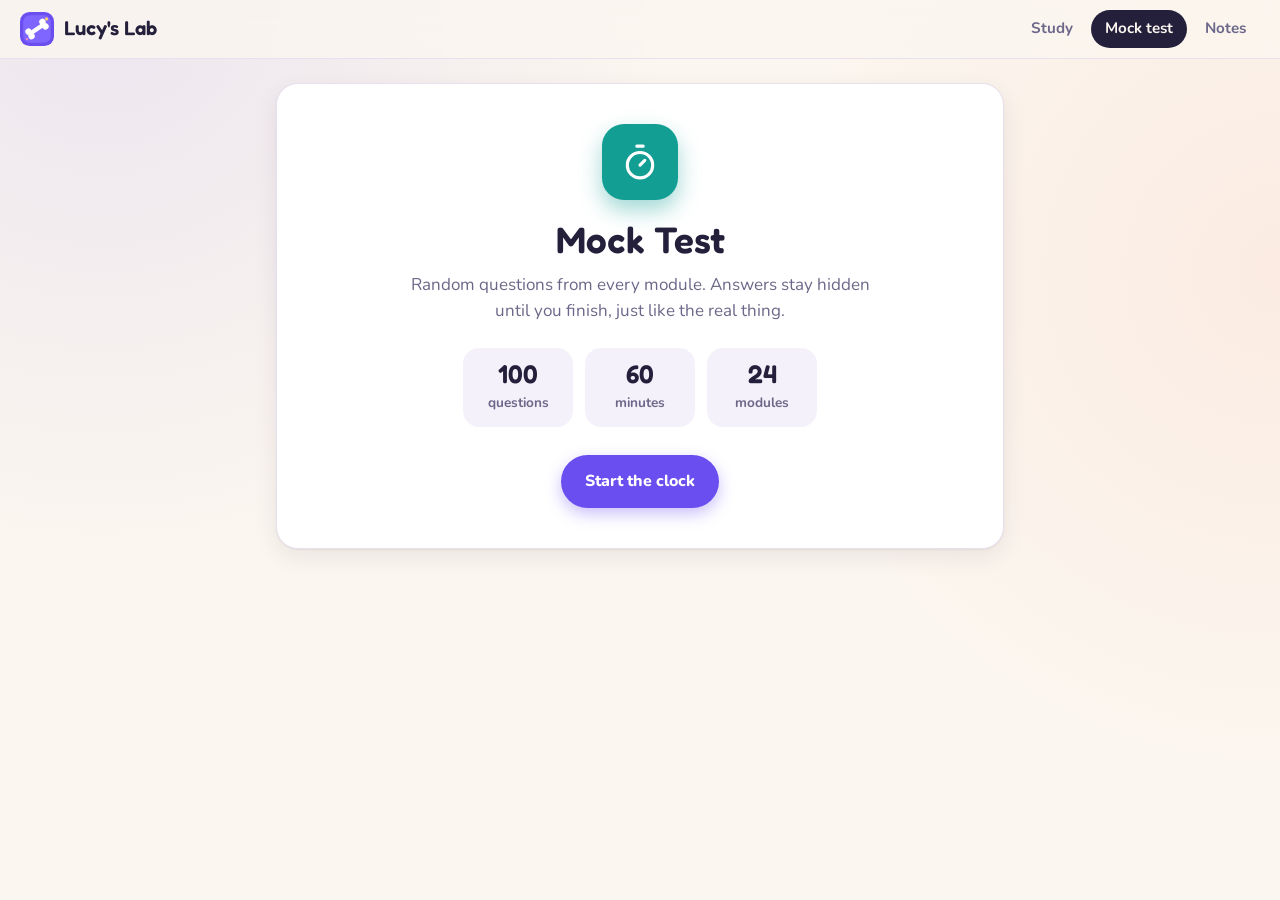
==== mock.html @ f3a6582a "Add Lucy's Lab dental radiography revision site Static site (no build step) with Study Cards, a time" ====
<!doctype html>
<html lang="en">
<head>
  <meta charset="utf-8">
  <meta name="viewport" content="width=device-width, initial-scale=1">
  <title>Mock Test · Lucy's Lab</title>
  <link rel="icon" href="assets/img/logo.svg" type="image/svg+xml">
  <link rel="preconnect" href="https://fonts.googleapis.com">
  <link rel="preconnect" href="https://fonts.gstatic.com" crossorigin>
  <link href="https://fonts.googleapis.com/css2?family=Fredoka:wght@400;500;600;700&family=Nunito:wght@400;600;700;800&display=swap" rel="stylesheet">
  <link rel="stylesheet" href="assets/css/styles.css">
</head>
<body>
  <header class="topbar">
    <a class="brand" href="index.html"><img class="logo" src="assets/img/logo.svg" alt=""><span>Lucy's Lab</span></a>
    <nav class="topnav" aria-label="Main">
      <a href="study.html">Study</a>
      <a href="mock.html" aria-current="page">Mock test</a>
      <a href="notes.html">Notes</a>
    </nav>
  </header>

  <main class="page" id="mockMain">

    <!-- Intro -->
    <section id="intro" class="card intro" hidden>
      <div class="intro-icon"><svg class="icon" viewBox="0 0 24 24"><path d="M10 2h4M12 14l3-3"/><circle cx="12" cy="14" r="8"/></svg></div>
      <h1>Mock Test</h1>
      <p>Random questions from every module. Answers stay hidden until you finish, just like the real thing.</p>
      <div class="intro-facts">
        <div class="fact"><b id="factCount">100</b><span>questions</span></div>
        <div class="fact"><b>60</b><span>minutes</span></div>
        <div class="fact"><b id="factModules">–</b><span>modules</span></div>
      </div>
      <div class="intro-actions">
        <button class="btn btn-primary" id="resumeBtn" type="button" hidden>Resume test</button>
        <button class="btn btn-primary" id="startBtn" type="button">Start the clock</button>
      </div>
      <p class="note" id="introNote" hidden></p>
      <div class="history" id="history" hidden>
        <h3>Recent attempts</h3>
        <ul id="historyList"></ul>
      </div>
    </section>

    <!-- Test -->
    <section id="test" hidden>
      <div class="test-head">
        <div class="test-progress">Question <span id="qNum">1</span> <span class="muted">of <span id="qTotal">100</span></span></div>
        <div class="timer" id="timer" role="timer" aria-label="Time remaining">
          <svg class="icon" viewBox="0 0 24 24"><path d="M10 2h4M12 14l3-3"/><circle cx="12" cy="14" r="8"/></svg>
          <span id="timerText">60:00</span>
        </div>
        <button class="btn btn-ghost btn-sm" id="finishBtn" type="button">Finish</button>
      </div>
      <div class="progress-track"><div class="progress-fill" id="progressFill"></div></div>

      <article class="card qcard" id="card">
        <div class="qmeta">
          <span id="qModule" class="module-tag"></span>
          <span id="qType" class="qtype"></span>
        </div>
        <h1 class="qtext" id="qText"></h1>
        <div class="options" id="options"></div>
      </article>

      <div class="test-nav">
        <button class="btn btn-ghost" id="prevBtn" type="button">
          <svg class="icon" viewBox="0 0 24 24"><path d="M19 12H5M11 19l-7-7 7-7"/></svg> Back
        </button>
        <button class="btn btn-ghost flag-btn" id="flagBtn" type="button" aria-pressed="false">
          <svg class="icon" viewBox="0 0 24 24"><path d="M4 15s1-1 4-1 5 2 8 2 4-1 4-1V3s-1 1-4 1-5-2-8-2-4 1-4 1zM4 22v-7"/></svg> Flag
        </button>
        <button class="btn btn-primary" id="nextBtn" type="button">
          Next <svg class="icon" viewBox="0 0 24 24"><path d="M5 12h14M13 5l7 7-7 7"/></svg>
        </button>
      </div>

      <section class="palette-wrap" aria-label="Jump to question">
        <div class="palette-head">
          <span class="eyebrow"><span id="answeredCount">0</span> answered</span>
          <span class="legend"><span><i class="l-ans"></i>Answered</span><span><i class="l-flag"></i>Flagged</span><span><i></i>Not yet</span></span>
        </div>
        <div class="palette" id="palette"></div>
      </section>
    </section>

    <!-- Results -->
    <section id="results" hidden>
      <div class="card">
        <div class="results-hero">
          <div class="grade" id="grade"><div class="grade-inner"><span class="grade-letter" id="gradeLetter">A</span></div></div>
          <div>
            <span class="eyebrow">Mock test complete</span>
            <h1 id="gradeMsg">Nice work</h1>
            <div class="big"><b id="pctText">0%</b> · <span id="scoreText">0 / 100 correct</span></div>
            <div class="muted" id="timeText"></div>
            <span class="timeup" id="timeUp" hidden>Time ran out, so the test was submitted automatically</span>
          </div>
        </div>

        <h2 class="section-title">By module</h2>
        <div class="mod-bars" id="modBars"></div>
      </div>

      <h2 class="section-title">Question by question</h2>
      <div class="review-filters" id="reviewFilters"></div>
      <div class="review-list" id="reviewList"></div>

      <div class="results-actions">
        <a class="btn btn-ghost" href="index.html">Home</a>
        <button class="btn btn-primary" id="againBtn" type="button">Take another test</button>
      </div>
    </section>
  </main>

  <dialog id="confirmDialog">
    <h2>Finish the test?</h2>
    <p id="confirmText"></p>
    <div class="dialog-actions">
      <button class="btn btn-ghost" id="confirmCancel" type="button">Keep going</button>
      <button class="btn btn-primary" id="confirmOk" type="button">Finish &amp; mark</button>
    </div>
  </dialog>

  <script src="assets/js/common.js"></script>
  <script src="assets/js/confetti.js"></script>
  <script src="assets/js/mock.js"></script>
</body>
</html>
---- assets/css/styles.css ----
/* ==========================================================================
   Lucy's Lab — shared styles
   ========================================================================== */

:root {
  --bg: #fbf6ef;
  --surface: #ffffff;
  --surface-2: #f5f1fa;
  --ink: #241f3a;
  --muted: #6d6889;
  --line: #e7e1ef;
  --primary: #6b4ef0;
  --primary-ink: #ffffff;
  --primary-soft: #ece7ff;
  --study: #ff6f4f;
  --mock: #129e93;
  --notes: #e39b12;
  --good: #1f9d57;
  --good-soft: #e2f6e9;
  --bad: #e0424a;
  --bad-soft: #fde9e9;
  --warn: #d97f00;
  --shadow: 0 1px 2px rgba(36, 31, 58, .06), 0 8px 24px rgba(36, 31, 58, .08);
  --shadow-lg: 0 2px 4px rgba(36, 31, 58, .06), 0 20px 44px rgba(36, 31, 58, .14);
  --radius: 22px;
  --radius-sm: 14px;
  --font-display: 'Fredoka', system-ui, sans-serif;
  --font-body: 'Nunito', system-ui, sans-serif;
  color-scheme: light;
}

@media (prefers-color-scheme: dark) {
  :root {
    --bg: #15131d;
    --surface: #211d2e;
    --surface-2: #2a2539;
    --ink: #f2eff9;
    --muted: #a7a1bf;
    --line: #363049;
    --primary: #9b85ff;
    --primary-ink: #17132a;
    --primary-soft: #2e2650;
    --study: #ff8a6e;
    --mock: #3cc7ba;
    --notes: #f5bb4a;
    --good: #45c97f;
    --good-soft: #1b3326;
    --bad: #ff6b72;
    --bad-soft: #3d2026;
    --warn: #ffad33;
    --shadow: 0 1px 2px rgba(0, 0, 0, .3), 0 8px 24px rgba(0, 0, 0, .25);
    --shadow-lg: 0 2px 4px rgba(0, 0, 0, .3), 0 20px 44px rgba(0, 0, 0, .35);
    color-scheme: dark;
  }
}

*, *::before, *::after { box-sizing: border-box; }

html { -webkit-text-size-adjust: 100%; }

body {
  margin: 0;
  min-height: 100vh;
  background: var(--bg);
  background-image:
    radial-gradient(circle at 8% 0%, color-mix(in srgb, var(--primary) 10%, transparent) 0, transparent 38%),
    radial-gradient(circle at 100% 30%, color-mix(in srgb, var(--study) 8%, transparent) 0, transparent 35%);
  background-attachment: fixed;
  color: var(--ink);
  font-family: var(--font-body);
  font-size: 17px;
  line-height: 1.55;
}

h1, h2, h3, h4 { font-family: var(--font-display); font-weight: 600; line-height: 1.2; margin: 0; }
a { color: var(--primary); }
button { font: inherit; color: inherit; }
[hidden] { display: none !important; }

:focus-visible { outline: 3px solid var(--primary); outline-offset: 2px; }

.icon { width: 1.2em; height: 1.2em; flex: none; fill: none; stroke: currentColor; stroke-width: 2; stroke-linecap: round; stroke-linejoin: round; }

.visually-hidden {
  position: absolute; width: 1px; height: 1px; padding: 0; margin: -1px;
  overflow: hidden; clip: rect(0 0 0 0); white-space: nowrap; border: 0;
}

/* ---------- Top bar ---------- */

.topbar {
  position: sticky; top: 0; z-index: 20;
  display: flex; align-items: center; justify-content: space-between; gap: 12px;
  padding: 10px 20px;
  background: color-mix(in srgb, var(--bg) 82%, transparent);
  backdrop-filter: blur(12px);
  -webkit-backdrop-filter: blur(12px);
  border-bottom: 1px solid var(--line);
}

.brand {
  display: inline-flex; align-items: center; gap: 10px;
  font-family: var(--font-display); font-weight: 600; font-size: 1.25rem;
  color: var(--ink); text-decoration: none;
}
.brand .logo { width: 34px; height: 34px; }

.topnav { display: flex; gap: 4px; }
.topnav a {
  padding: 7px 14px; border-radius: 999px;
  color: var(--muted); text-decoration: none; font-weight: 700; font-size: .95rem;
  transition: background .15s, color .15s;
}
.topnav a:hover { background: var(--surface-2); color: var(--ink); }
.topnav a[aria-current="page"] { background: var(--ink); color: var(--bg); }

@media (max-width: 560px) {
  .topbar { padding: 8px 12px; }
  .brand span { display: none; }
  .topnav a { padding: 6px 11px; font-size: .9rem; }
}

/* ---------- Generic layout ---------- */

.page { width: 100%; max-width: 760px; margin: 0 auto; padding: 24px 16px 64px; }
.page-wide { max-width: 1080px; }

.card {
  background: var(--surface);
  border: 1px solid var(--line);
  border-radius: var(--radius);
  box-shadow: var(--shadow);
  padding: 28px;
}
@media (max-width: 560px) { .card { padding: 20px; border-radius: 18px; } }

.eyebrow {
  font-size: .78rem; font-weight: 800; letter-spacing: .08em; text-transform: uppercase; color: var(--muted);
}

/* ---------- Buttons ---------- */

.btn {
  display: inline-flex; align-items: center; justify-content: center; gap: 8px;
  padding: 12px 22px; border-radius: 999px;
  border: 2px solid transparent;
  font-weight: 800; font-size: 1rem; text-decoration: none; cursor: pointer;
  transition: transform .12s ease, box-shadow .15s, background .15s, border-color .15s;
}
.btn:active { transform: scale(.97); }
.btn-primary { background: var(--primary); color: var(--primary-ink); box-shadow: 0 6px 16px color-mix(in srgb, var(--primary) 35%, transparent); }
.btn-primary:hover { box-shadow: 0 8px 22px color-mix(in srgb, var(--primary) 45%, transparent); transform: translateY(-1px); }
.btn-ghost { background: var(--surface); color: var(--ink); border-color: var(--line); }
.btn-ghost:hover { border-color: var(--muted); }
.btn-danger { background: var(--bad); color: #fff; }
.btn-sm { padding: 8px 16px; font-size: .92rem; }
.btn:disabled { opacity: .45; cursor: not-allowed; transform: none; box-shadow: none; }

/* ---------- Module tag ---------- */

.module-tag {
  --mod: var(--primary);
  display: inline-flex; align-items: center; gap: 6px;
  padding: 4px 11px; border-radius: 999px;
  background: color-mix(in srgb, var(--mod) 14%, transparent);
  color: color-mix(in srgb, var(--mod) 80%, var(--ink));
  font-size: .8rem; font-weight: 800;
}
.module-tag::before { content: ""; width: 7px; height: 7px; border-radius: 50%; background: var(--mod); }

/* ==========================================================================
   Home
   ========================================================================== */

.home {
  min-height: 100vh;
  display: flex; flex-direction: column; justify-content: center; align-items: center;
  padding: 48px 16px;
  max-width: 1040px; margin: 0 auto;
}

.home-hero { text-align: center; margin-bottom: 44px; }
.home-hero .logo { width: 88px; height: 88px; margin-bottom: 14px; animation: float 5s ease-in-out infinite; }
.home-hero h1 { font-size: clamp(2.8rem, 9vw, 4.6rem); font-weight: 700; letter-spacing: -.01em; }
.home-hero p { margin: 8px 0 0; color: var(--muted); font-size: 1.15rem; }

.home-tiles { display: grid; grid-template-columns: repeat(3, 1fr); gap: 20px; width: 100%; }
@media (max-width: 820px) { .home-tiles { grid-template-columns: 1fr; max-width: 480px; } }

.tile {
  --tile: var(--primary);
  position: relative; overflow: hidden;
  display: flex; flex-direction: column; align-items: flex-start; gap: 8px;
  padding: 28px 26px 26px;
  background: var(--surface);
  border: 1px solid var(--line);
  border-radius: 26px;
  box-shadow: var(--shadow);
  color: var(--ink); text-decoration: none;
  transition: transform .2s cubic-bezier(.3, 1.4, .5, 1), box-shadow .2s, border-color .2s;
}
.tile::after {
  content: ""; position: absolute; right: -40px; bottom: -40px; width: 150px; height: 150px; border-radius: 50%;
  background: color-mix(in srgb, var(--tile) 12%, transparent);
  transition: transform .3s ease;
}
.tile:hover { transform: translateY(-6px) rotate(-.6deg); box-shadow: var(--shadow-lg); border-color: color-mix(in srgb, var(--tile) 45%, var(--line)); }
.tile:hover::after { transform: scale(1.35); }
.tile:active { transform: translateY(-2px) scale(.99); }
.tile-study { --tile: var(--study); }
.tile-mock { --tile: var(--mock); }
.tile-notes { --tile: var(--notes); }

.tile-icon {
  display: grid; place-items: center; width: 60px; height: 60px; border-radius: 18px; margin-bottom: 10px;
  background: var(--tile); color: #fff;
  box-shadow: 0 8px 18px color-mix(in srgb, var(--tile) 40%, transparent);
}
.tile-icon .icon { width: 30px; height: 30px; }
.tile-title { font-family: var(--font-display); font-size: 1.6rem; font-weight: 600; }
.tile-desc { color: var(--muted); font-size: .98rem; position: relative; z-index: 1; }
.tile-go {
  margin-top: 10px; display: inline-flex; align-items: center; gap: 6px;
  font-weight: 800; color: color-mix(in srgb, var(--tile) 85%, var(--ink)); position: relative; z-index: 1;
}
.tile:hover .tile-go .icon { transform: translateX(4px); }
.tile-go .icon { transition: transform .2s; }

@media (max-width: 820px) {
  .home-hero { margin-bottom: 28px; }
  .tile { flex-direction: row; flex-wrap: wrap; align-items: center; column-gap: 16px; padding: 20px; }
  .tile-icon { margin: 0; width: 52px; height: 52px; }
  .tile-title { font-size: 1.4rem; }
  .tile-desc { flex-basis: 100%; }
  .tile-go { display: none; }
}

/* ==========================================================================
   Study cards
   ========================================================================== */

.scorebar {
  display: flex; align-items: center; justify-content: space-between; gap: 12px; flex-wrap: wrap;
  margin-bottom: 14px;
}
.score-main { font-family: var(--font-display); font-size: 1.45rem; font-weight: 600; }
.score-main .num { display: inline-block; min-width: 1ch; }
.score-main .sep { color: var(--line); margin: 0 6px; font-weight: 400; }
.score-main .lbl { color: var(--muted); font-weight: 500; }

.mult {
  display: inline-flex; align-items: center; gap: 6px;
  padding: 7px 14px 7px 11px; border-radius: 999px;
  font-family: var(--font-display); font-weight: 700; font-size: 1.15rem;
  background: var(--surface-2); color: var(--muted);
  border: 2px solid var(--line);
  transition: background .3s, color .3s, border-color .3s, box-shadow .3s;
}
.mult[data-level="1"] { background: #fff4d6; color: #b77500; border-color: #ffd36b; }
.mult[data-level="2"] { background: #ffe6d6; color: #d2510f; border-color: #ffab78; }
.mult[data-level="3"] { background: #ffdcdc; color: #d1232f; border-color: #ff8f8f; }
.mult[data-level="4"] {
  background: linear-gradient(135deg, #ff5f8f, #ff8a3d); color: #fff; border-color: transparent;
  animation: glow 1.6s ease-in-out infinite;
}
@media (prefers-color-scheme: dark) {
  .mult[data-level="1"] { background: #3b2f12; color: #ffc94a; border-color: #6a5216; }
  .mult[data-level="2"] { background: #43230f; color: #ff9b5e; border-color: #7a3c15; }
  .mult[data-level="3"] { background: #461920; color: #ff7b84; border-color: #7f2731; }
}
.mult.bump { animation: bump .5s cubic-bezier(.3, 1.8, .5, 1); }
.mult[data-level="4"].bump { animation: bump .5s cubic-bezier(.3, 1.8, .5, 1), glow 1.6s ease-in-out infinite; }
.mult.drop { animation: drop .6s ease; }

.substats { display: flex; gap: 18px; flex-wrap: wrap; color: var(--muted); font-size: .9rem; font-weight: 700; margin: -4px 0 18px; }
.substats b { color: var(--ink); }

.filter {
  margin-bottom: 20px;
  background: var(--surface); border: 1px solid var(--line); border-radius: var(--radius-sm);
  box-shadow: var(--shadow);
}
.filter summary {
  display: flex; align-items: center; justify-content: space-between; gap: 12px;
  padding: 12px 16px; cursor: pointer; list-style: none;
}
.filter summary::-webkit-details-marker { display: none; }
.filter-label { display: flex; flex-direction: column; min-width: 0; }
.filter-summary { font-weight: 800; overflow: hidden; text-overflow: ellipsis; white-space: nowrap; }
.filter-toggle { flex: none; display: inline-flex; align-items: center; gap: 4px; font-weight: 800; font-size: .9rem; color: var(--primary); }
.filter-toggle .icon { transition: transform .2s; }
.filter[open] .filter-toggle .icon { transform: rotate(180deg); }
.filter-body { padding: 4px 16px 16px; border-top: 1px solid var(--line); animation: fadeUp .25s ease; }
.filter-hint { margin: 12px 0 4px; color: var(--muted); font-size: .9rem; }
.filter-group { margin-top: 14px; }
.filter-group-head { display: flex; align-items: baseline; justify-content: space-between; gap: 10px; margin-bottom: 8px; }
.filter-group-head h3 {
  display: flex; align-items: center; gap: 8px;
  font-family: var(--font-body); font-size: .8rem; font-weight: 800; text-transform: uppercase; letter-spacing: .07em; color: var(--muted);
}
.filter-group-head h3::before { content: ""; width: 10px; height: 10px; border-radius: 3px; background: var(--mod); }
.filter-foot { display: flex; justify-content: flex-end; gap: 8px; margin-top: 18px; flex-wrap: wrap; }
.link-btn { background: none; border: none; padding: 2px 0; color: var(--primary); font-weight: 800; font-size: .85rem; cursor: pointer; }
.link-btn:hover { text-decoration: underline; }
.chips { display: flex; flex-wrap: wrap; gap: 8px; }
.chip {
  --mod: var(--ink);
  display: inline-flex; align-items: center; gap: 7px;
  padding: 7px 13px; border-radius: 999px;
  background: var(--surface); border: 2px solid var(--line);
  font-weight: 700; font-size: .9rem; cursor: pointer;
  transition: background .15s, border-color .15s, transform .12s;
}
.chip:hover { border-color: color-mix(in srgb, var(--mod) 50%, var(--line)); }
.chip:active { transform: scale(.96); }
.chip-dot { width: 9px; height: 9px; border-radius: 50%; background: var(--mod); }
.chip-count { color: var(--muted); font-weight: 600; font-size: .8rem; }
.chip[aria-pressed="true"] {
  background: color-mix(in srgb, var(--mod) 14%, var(--surface));
  border-color: var(--mod);
}
.chip:disabled { opacity: .45; cursor: not-allowed; }

.qcard { position: relative; }
.qcard.enter { animation: cardIn .45s cubic-bezier(.2, 1.2, .4, 1); }
.qcard.shake { animation: shake .45s ease; }

.qmeta { display: flex; align-items: center; justify-content: space-between; gap: 10px; margin-bottom: 14px; flex-wrap: wrap; }
.qtype { color: var(--muted); font-size: .85rem; font-weight: 700; }
.qtext { font-size: 1.45rem; font-weight: 500; margin-bottom: 22px; }
@media (max-width: 560px) { .qtext { font-size: 1.25rem; } }

.options { display: grid; gap: 10px; }
.options.tf { grid-template-columns: 1fr 1fr; }

.option {
  display: flex; align-items: center; gap: 14px; width: 100%;
  padding: 13px 16px; text-align: left;
  background: var(--surface); border: 2px solid var(--line); border-radius: var(--radius-sm);
  cursor: pointer;
  transition: transform .12s ease, border-color .15s, background .15s, opacity .2s;
}
.option:hover:not(:disabled) { border-color: var(--primary); transform: translateY(-1px); }
.option:active:not(:disabled) { transform: scale(.985); }
.option:disabled { cursor: default; }
.option .letter {
  flex: none; display: grid; place-items: center; width: 34px; height: 34px; border-radius: 10px;
  background: var(--surface-2); font-family: var(--font-display); font-weight: 600;
  transition: background .15s, color .15s;
}
.option .opt-text { flex: 1; }
.option .opt-note { flex: none; font-size: .78rem; font-weight: 800; text-transform: uppercase; letter-spacing: .04em; }

.options.tf .option { flex-direction: column; justify-content: center; gap: 6px; padding: 22px 12px; text-align: center; font-family: var(--font-display); font-size: 1.3rem; font-weight: 600; }
.options.tf .option .letter { display: none; }

.option.is-selected { border-color: var(--primary); background: var(--primary-soft); }
.option.is-selected .letter { background: var(--primary); color: var(--primary-ink); }
.option.is-correct { border-color: var(--good); background: var(--good-soft); }
.option.is-correct .letter { background: var(--good); color: #fff; }
.option.is-correct .opt-note { color: var(--good); }
.option.is-wrong { border-color: var(--bad); background: var(--bad-soft); }
.option.is-wrong .letter { background: var(--bad); color: #fff; }
.option.is-wrong .opt-note { color: var(--bad); }
.option.is-dim { opacity: .5; }
.option.is-correct.pop { animation: pop .45s cubic-bezier(.3, 1.8, .5, 1); }

.feedback { margin-top: 20px; padding-top: 18px; border-top: 2px dashed var(--line); animation: fadeUp .3s ease; }
.verdict { font-family: var(--font-display); font-size: 1.3rem; font-weight: 600; margin: 0 0 6px; }
.verdict.good { color: var(--good); }
.verdict.bad { color: var(--bad); }
.explanation { margin: 0 0 16px; color: var(--muted); }
.feedback-row { display: flex; justify-content: space-between; align-items: center; gap: 12px; flex-wrap: wrap; }
.kbd-hint { color: var(--muted); font-size: .82rem; }
.kbd-hint kbd { font-family: var(--font-body); font-weight: 800; padding: 1px 6px; border-radius: 6px; border: 1px solid var(--line); background: var(--surface-2); }
@media (hover: none) { .kbd-hint { display: none; } }

.float-points {
  position: fixed; z-index: 60; pointer-events: none;
  font-family: var(--font-display); font-weight: 700; font-size: 1.8rem; color: var(--good);
  text-shadow: 0 2px 0 var(--surface);
  animation: floatUp 1s ease-out forwards;
}

.banner {
  position: fixed; left: 50%; top: 38%; z-index: 70; pointer-events: none;
  transform: translate(-50%, -50%) scale(.6); opacity: 0;
  padding: 18px 30px; border-radius: 24px; text-align: center;
  background: linear-gradient(135deg, #ff5f8f, #ff8a3d); color: #fff;
  box-shadow: 0 20px 50px rgba(255, 95, 143, .45);
}
.banner strong { display: block; font-family: var(--font-display); font-size: 2.2rem; line-height: 1.1; }
.banner span { font-weight: 800; opacity: .9; }
.banner.show { animation: bannerIn 1.8s cubic-bezier(.2, 1.4, .4, 1) forwards; }

.toast {
  position: fixed; left: 50%; bottom: 24px; z-index: 80;
  transform: translateX(-50%);
  padding: 11px 20px; border-radius: 999px;
  background: var(--ink); color: var(--bg); font-weight: 700; font-size: .95rem;
  box-shadow: var(--shadow-lg);
  animation: toastIn 2.6s ease forwards;
}

.empty-state { text-align: center; padding: 40px 20px; color: var(--muted); }
.empty-state h2 { color: var(--ink); margin-bottom: 8px; }

.confetti-canvas { position: fixed; inset: 0; width: 100%; height: 100%; pointer-events: none; z-index: 50; }

/* ==========================================================================
   Mock test
   ========================================================================== */

.intro { text-align: center; padding: 40px 28px; }
.intro-icon {
  display: grid; place-items: center; width: 76px; height: 76px; margin: 0 auto 18px; border-radius: 22px;
  background: var(--mock); color: #fff; box-shadow: 0 10px 22px color-mix(in srgb, var(--mock) 40%, transparent);
}
.intro-icon .icon { width: 38px; height: 38px; }
.intro h1 { font-size: 2.3rem; margin-bottom: 10px; }
.intro p { color: var(--muted); max-width: 460px; margin: 0 auto 8px; }
.intro-facts { display: flex; justify-content: center; gap: 12px; flex-wrap: wrap; margin: 24px 0 28px; }
.fact { padding: 12px 18px; border-radius: 16px; background: var(--surface-2); min-width: 110px; }
.fact b { display: block; font-family: var(--font-display); font-size: 1.6rem; font-weight: 600; line-height: 1.1; }
.fact span { font-size: .85rem; color: var(--muted); font-weight: 700; }
.intro-actions { display: flex; justify-content: center; gap: 10px; flex-wrap: wrap; }
.note { margin-top: 14px; font-size: .9rem; color: var(--warn); font-weight: 700; }
.history { margin-top: 30px; text-align: left; }
.history h3 { font-size: 1rem; margin-bottom: 8px; text-align: center; color: var(--muted); }
.history ul { list-style: none; margin: 0 auto; padding: 0; max-width: 380px; }
.history li { display: flex; justify-content: space-between; padding: 8px 4px; border-bottom: 1px solid var(--line); font-size: .92rem; }
.history li b { font-family: var(--font-display); }

.test-head {
  position: sticky; top: 57px; z-index: 10;
  display: flex; align-items: center; justify-content: space-between; gap: 10px;
  padding: 10px 0; margin-bottom: 12px;
  background: var(--bg);
}
.test-progress { font-weight: 800; }
.test-progress .muted { color: var(--muted); font-weight: 700; }
.progress-track { height: 6px; border-radius: 999px; background: var(--line); overflow: hidden; margin-bottom: 18px; }
.progress-fill { height: 100%; width: 0; background: var(--mock); border-radius: inherit; transition: width .3s ease; }

.timer {
  display: inline-flex; align-items: center; gap: 7px;
  padding: 7px 14px; border-radius: 999px;
  background: var(--surface); border: 2px solid var(--line);
  font-family: var(--font-display); font-weight: 600; font-size: 1.15rem; font-variant-numeric: tabular-nums;
}
.timer.warn { border-color: var(--warn); color: var(--warn); }
.timer.danger { border-color: var(--bad); color: var(--bad); animation: pulse 1s ease-in-out infinite; }

.test-nav { display: flex; justify-content: space-between; gap: 10px; margin-top: 22px; }
.flag-btn[aria-pressed="true"] { background: #fff1d1; border-color: var(--notes); color: #9a6200; }
@media (prefers-color-scheme: dark) { .flag-btn[aria-pressed="true"] { background: #3b2f12; color: var(--notes); } }

.palette-wrap { margin-top: 22px; }
.palette-head { display: flex; justify-content: space-between; align-items: baseline; gap: 10px; margin-bottom: 10px; flex-wrap: wrap; }
.legend { display: flex; gap: 14px; font-size: .8rem; color: var(--muted); font-weight: 700; flex-wrap: wrap; }
.legend i { display: inline-block; width: 11px; height: 11px; border-radius: 4px; margin-right: 5px; vertical-align: -1px; border: 2px solid var(--line); }
.legend .l-ans { background: var(--mock); border-color: var(--mock); }
.legend .l-flag { border-color: var(--notes); background: #fff1d1; }
.palette { display: grid; grid-template-columns: repeat(auto-fill, minmax(38px, 1fr)); gap: 6px; }
.pal {
  position: relative; aspect-ratio: 1; border-radius: 10px;
  border: 2px solid var(--line); background: var(--surface);
  font-weight: 800; font-size: .85rem; cursor: pointer;
  transition: transform .1s, background .15s, border-color .15s;
}
.pal:hover { border-color: var(--muted); }
.pal.answered { background: var(--mock); border-color: var(--mock); color: #fff; }
.pal.flagged { border-color: var(--notes); }
.pal.flagged::after { content: ""; position: absolute; top: 3px; right: 3px; width: 7px; height: 7px; border-radius: 50%; background: var(--notes); }
.pal.current { outline: 3px solid var(--ink); outline-offset: 1px; }

/* Results */
.results-hero { display: grid; grid-template-columns: auto 1fr; gap: 28px; align-items: center; }
@media (max-width: 560px) { .results-hero { grid-template-columns: 1fr; text-align: center; justify-items: center; gap: 16px; } }
.grade {
  --g: var(--good);
  display: grid; place-items: center; width: 132px; height: 132px; border-radius: 50%;
  background: conic-gradient(var(--g) calc(var(--pct, 0) * 1%), var(--line) 0);
  animation: pop .7s cubic-bezier(.3, 1.6, .5, 1);
}
.grade-inner { display: grid; place-items: center; width: 108px; height: 108px; border-radius: 50%; background: var(--surface); }
.grade-letter { font-family: var(--font-display); font-size: 3.6rem; font-weight: 700; color: var(--g); line-height: 1; }
.results-hero h1 { font-size: 2rem; margin-bottom: 4px; }
.results-hero .big { font-family: var(--font-display); font-size: 1.25rem; font-weight: 500; }
.results-hero .muted { color: var(--muted); }
.timeup { display: inline-block; margin-top: 8px; padding: 4px 12px; border-radius: 999px; background: var(--bad-soft); color: var(--bad); font-weight: 800; font-size: .85rem; }

.section-title { font-size: 1.3rem; margin: 30px 0 14px; }

.mod-bars { display: grid; gap: 14px; }
.mod-bar-head { display: flex; justify-content: space-between; gap: 10px; font-weight: 700; font-size: .95rem; margin-bottom: 5px; }
.mod-bar-head span:last-child { color: var(--muted); }
.mod-bar-track { height: 10px; background: var(--line); border-radius: 999px; overflow: hidden; }
.mod-bar-fill { height: 100%; border-radius: inherit; background: var(--mod, var(--primary)); width: 0; transition: width .9s cubic-bezier(.2, .8, .3, 1); }

.review-filters { display: flex; gap: 8px; flex-wrap: wrap; margin-bottom: 14px; }
.review-list { display: grid; gap: 14px; }
.review-item { padding: 20px 22px; }
.review-item .qmeta { margin-bottom: 8px; }
.review-num { font-weight: 800; display: inline-flex; align-items: center; gap: 8px; }
.status-pill { padding: 3px 10px; border-radius: 999px; font-size: .75rem; font-weight: 800; text-transform: uppercase; letter-spacing: .04em; }
.status-pill.correct { background: var(--good-soft); color: var(--good); }
.status-pill.wrong { background: var(--bad-soft); color: var(--bad); }
.status-pill.skipped { background: var(--surface-2); color: var(--muted); }
.review-item .qtext { font-size: 1.12rem; margin-bottom: 12px; }
.review-item .option { padding: 9px 12px; cursor: default; }
.review-item .option .letter { width: 28px; height: 28px; font-size: .9rem; }
.review-item .options.tf { grid-template-columns: 1fr; }
.review-item .options.tf .option { flex-direction: row; padding: 9px 12px; font-family: var(--font-body); font-size: 1rem; font-weight: 400; text-align: left; justify-content: flex-start; }
.review-item .options.tf .option .letter { display: grid; }
.review-item .explanation { margin: 12px 0 0; font-size: .95rem; }
.results-actions { display: flex; gap: 10px; justify-content: center; flex-wrap: wrap; margin-top: 30px; }

/* Dialog */
dialog {
  border: none; border-radius: var(--radius); padding: 28px; max-width: 420px; width: calc(100% - 32px);
  background: var(--surface); color: var(--ink); box-shadow: var(--shadow-lg);
}
dialog::backdrop { background: rgba(20, 16, 35, .45); backdrop-filter: blur(3px); }
dialog[open] { animation: pop .3s cubic-bezier(.3, 1.5, .5, 1); }
dialog h2 { font-size: 1.5rem; margin-bottom: 8px; }
dialog p { color: var(--muted); margin: 0 0 20px; }
.dialog-actions { display: flex; justify-content: flex-end; gap: 10px; flex-wrap: wrap; }

/* ==========================================================================
   Notes
   ========================================================================== */

.notes-layout { display: grid; grid-template-columns: 250px 1fr; gap: 28px; align-items: start; }
.notes-side { position: sticky; top: 80px; }
.notes-side h2 { font-size: 1rem; color: var(--muted); margin: 0 0 10px 6px; font-family: var(--font-body); font-weight: 800; text-transform: uppercase; letter-spacing: .08em; font-size: .78rem; }
.notes-list { list-style: none; margin: 0; padding: 0; display: grid; gap: 4px; }
.notes-list a {
  --mod: var(--primary);
  display: flex; align-items: center; gap: 10px;
  padding: 10px 12px; border-radius: 12px;
  color: var(--ink); text-decoration: none; font-weight: 700; font-size: .96rem;
  border: 2px solid transparent;
  transition: background .15s, border-color .15s;
}
.notes-list a::before { content: ""; flex: none; width: 10px; height: 10px; border-radius: 50%; background: var(--mod); }
.notes-list a:hover { background: var(--surface); }
.notes-list a[aria-current="true"] { background: var(--surface); border-color: var(--mod); box-shadow: var(--shadow); }

.notes-side { max-height: calc(100vh - 100px); overflow-y: auto; scrollbar-width: thin; padding: 2px; }
.notes-list a { padding: 7px 10px; font-size: .92rem; line-height: 1.3; }
.notes-list a::before { display: none; }
.notes-list .num {
  flex: none; display: grid; place-items: center; width: 28px; height: 28px; border-radius: 8px;
  background: color-mix(in srgb, var(--mod) 15%, transparent); color: color-mix(in srgb, var(--mod) 80%, var(--ink));
  font-family: var(--font-display); font-weight: 600; font-size: .85rem;
}
.notes-list a[aria-current="true"] .num { background: var(--mod); color: #fff; }
.notes-select-wrap { display: none; }
.notes-select {
  width: 100%; padding: 12px 40px 12px 14px; border-radius: var(--radius-sm);
  border: 2px solid var(--line); background: var(--surface); color: var(--ink);
  font: inherit; font-weight: 700; appearance: none; -webkit-appearance: none;
  background-image: url("data:image/svg+xml,%3Csvg xmlns='http://www.w3.org/2000/svg' viewBox='0 0 24 24' fill='none' stroke='%236d6889' stroke-width='2.5' stroke-linecap='round' stroke-linejoin='round'%3E%3Cpath d='m6 9 6 6 6-6'/%3E%3C/svg%3E");
  background-repeat: no-repeat; background-position: right 12px center; background-size: 18px;
}

@media (max-width: 820px) {
  .notes-layout { grid-template-columns: 1fr; gap: 16px; }
  .notes-side { position: static; max-height: none; overflow: visible; }
  .notes-side h2, .notes-list { display: none; }
  .notes-select-wrap { display: block; }
}

.notes-head { display: flex; justify-content: space-between; align-items: center; gap: 12px; flex-wrap: wrap; margin-bottom: 8px; }
.prose { max-width: 70ch; }
.prose h1 { font-size: 2.1rem; margin: 6px 0 16px; }
.prose h2 { font-size: 1.45rem; margin: 32px 0 10px; padding-top: 6px; }
.prose h3 { font-size: 1.15rem; margin: 22px 0 8px; }
.prose p, .prose ul, .prose ol { margin: 0 0 14px; }
.prose li { margin-bottom: 4px; }
.prose li::marker { color: var(--mod, var(--primary)); }
.prose strong { font-weight: 800; }
.prose code { font-size: .9em; padding: 1px 6px; border-radius: 6px; background: var(--surface-2); }
.prose blockquote {
  margin: 18px 0; padding: 14px 18px; border-radius: 14px;
  background: color-mix(in srgb, var(--mod, var(--primary)) 10%, var(--surface));
  border-left: 5px solid var(--mod, var(--primary));
}
.prose blockquote p:last-child { margin: 0; }
.prose table { width: 100%; border-collapse: collapse; margin: 0 0 18px; font-size: .95rem; display: block; overflow-x: auto; }
.prose th, .prose td { padding: 9px 12px; border-bottom: 1px solid var(--line); text-align: left; vertical-align: top; }
.prose th { font-weight: 800; background: var(--surface-2); }
.prose hr { border: none; border-top: 2px dashed var(--line); margin: 28px 0; }
.prose .subtitle { margin-top: -8px; color: var(--muted); font-size: 1.1rem; }
.prose mark {
  color: inherit; padding: 0 3px; border-radius: 4px;
  background: linear-gradient(transparent 12%, color-mix(in srgb, #ffd84d 55%, transparent) 12%, color-mix(in srgb, #ffd84d 55%, transparent) 88%, transparent 88%);
  -webkit-box-decoration-break: clone; box-decoration-break: clone;
}
@media (prefers-color-scheme: dark) {
  .prose mark { background: color-mix(in srgb, #ffd84d 28%, transparent); }
}
.prose blockquote.callout-note { --mod: #e8508f; }
.prose blockquote.callout-correction {
  background: color-mix(in srgb, var(--warn) 12%, var(--surface));
  border-left-color: var(--warn);
  font-size: .95rem;
}
.prose blockquote.callout-correction strong:first-child { color: var(--warn); }
.highlight-key { display: inline-flex; align-items: center; gap: 6px; color: var(--muted); font-size: .85rem; font-weight: 700; }
.highlight-key mark { padding: 0 6px; border-radius: 4px; background: color-mix(in srgb, #ffd84d 55%, transparent); color: inherit; }
.notes-foot { margin-top: 28px; padding-top: 20px; border-top: 2px dashed var(--line); display: flex; justify-content: space-between; gap: 10px; flex-wrap: wrap; }

.load-error { text-align: center; }
.load-error code { background: var(--surface-2); padding: 2px 8px; border-radius: 6px; }

.skeleton { height: 18px; border-radius: 8px; background: linear-gradient(90deg, var(--surface-2), var(--line), var(--surface-2)); background-size: 200% 100%; animation: shimmer 1.2s linear infinite; margin-bottom: 12px; }

/* ==========================================================================
   Keyframes
   ========================================================================== */

@keyframes float { 0%, 100% { transform: translateY(0) rotate(-4deg); } 50% { transform: translateY(-8px) rotate(4deg); } }
@keyframes cardIn { from { opacity: 0; transform: translateY(18px) scale(.97); } to { opacity: 1; transform: none; } }
@keyframes fadeUp { from { opacity: 0; transform: translateY(8px); } to { opacity: 1; transform: none; } }
@keyframes shake {
  0%, 100% { transform: translateX(0); }
  20% { transform: translateX(-10px) rotate(-.6deg); }
  40% { transform: translateX(9px) rotate(.5deg); }
  60% { transform: translateX(-6px); }
  80% { transform: translateX(4px); }
}
@keyframes pop { 0% { transform: scale(.85); } 60% { transform: scale(1.06); } 100% { transform: scale(1); } }
@keyframes bump { 0% { transform: scale(1); } 35% { transform: scale(1.35) rotate(-6deg); } 70% { transform: scale(.95) rotate(2deg); } 100% { transform: scale(1); } }
@keyframes drop { 0% { transform: translateY(0); } 30% { transform: translateY(6px) scale(.9); filter: grayscale(1); } 100% { transform: none; } }
@keyframes glow { 0%, 100% { box-shadow: 0 0 0 0 rgba(255, 95, 143, .55); } 50% { box-shadow: 0 0 0 8px rgba(255, 95, 143, 0); } }
@keyframes floatUp { 0% { opacity: 0; transform: translate(-50%, 0) scale(.6); } 20% { opacity: 1; transform: translate(-50%, -16px) scale(1.15); } 100% { opacity: 0; transform: translate(-50%, -90px) scale(1); } }
@keyframes bannerIn {
  0% { opacity: 0; transform: translate(-50%, -50%) scale(.5) rotate(-6deg); }
  15% { opacity: 1; transform: translate(-50%, -50%) scale(1.08) rotate(2deg); }
  25% { transform: translate(-50%, -50%) scale(1) rotate(-1deg); }
  80% { opacity: 1; transform: translate(-50%, -50%) scale(1) rotate(-1deg); }
  100% { opacity: 0; transform: translate(-50%, -70%) scale(.95); }
}
@keyframes toastIn { 0% { opacity: 0; transform: translate(-50%, 16px); } 10%, 85% { opacity: 1; transform: translate(-50%, 0); } 100% { opacity: 0; transform: translate(-50%, 8px); } }
@keyframes pulse { 0%, 100% { transform: scale(1); } 50% { transform: scale(1.05); } }
@keyframes shimmer { to { background-position: -200% 0; } }

@media (prefers-reduced-motion: reduce) {
  *, *::before, *::after { animation-duration: .01ms !important; animation-iteration-count: 1 !important; transition-duration: .01ms !important; }
}
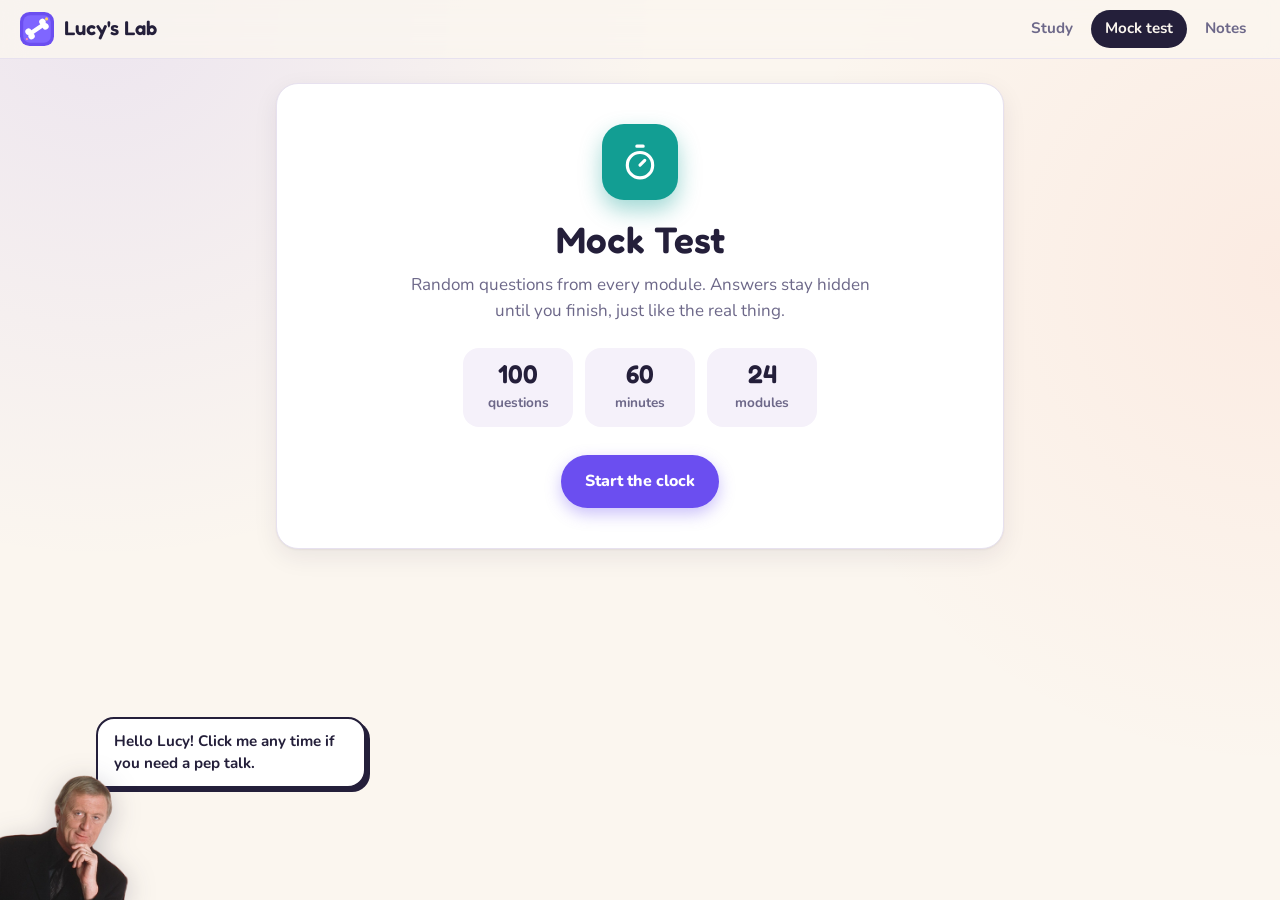
==== commit 515706e0: "Add Chris quiz-host mascot to every page Clickable mascot in the bottom-left corner with a speech bu" ====
--- a/mock.html
+++ b/mock.html
@@ -126,5 +126,6 @@
   <script src="assets/js/common.js"></script>
   <script src="assets/js/confetti.js"></script>
   <script src="assets/js/mock.js"></script>
+  <script src="assets/js/chris.js"></script>
 </body>
 </html>
--- a/assets/css/styles.css
+++ b/assets/css/styles.css
@@ -618,6 +618,53 @@
 .skeleton { height: 18px; border-radius: 8px; background: linear-gradient(90deg, var(--surface-2), var(--line), var(--surface-2)); background-size: 200% 100%; animation: shimmer 1.2s linear infinite; margin-bottom: 12px; }
 
 /* ==========================================================================
+   Chris (quiz-host mascot)
+   ========================================================================== */
+
+.chris { position: fixed; left: 0; bottom: 0; z-index: 40; pointer-events: none; }
+.chris-btn {
+  display: block; width: 130px; padding: 0; border: none; background: none; cursor: pointer;
+  pointer-events: auto;
+  transform-origin: 30% 100%;
+  animation: chrisIn .7s cubic-bezier(.2, 1.3, .4, 1) .3s both;
+  transition: transform .2s cubic-bezier(.3, 1.6, .5, 1), filter .2s;
+  filter: drop-shadow(0 6px 14px rgba(36, 31, 58, .25));
+}
+.chris-btn img { display: block; width: 100%; height: auto; user-select: none; -webkit-user-drag: none; }
+.chris-btn:hover { transform: translateY(-6px) rotate(2deg); }
+.chris-btn:active { transform: translateY(-2px) scale(.97); }
+.chris-btn:focus-visible { outline-offset: -4px; border-radius: 16px; }
+.chris.talking .chris-btn { animation: chrisTalk .9s ease-in-out 2; }
+
+.chris-bubble {
+  position: absolute; left: 96px; bottom: 112px; width: max-content; max-width: 270px;
+  padding: 12px 16px; border-radius: 18px 18px 18px 6px;
+  background: var(--surface); color: var(--ink); border: 2px solid var(--ink);
+  box-shadow: 4px 4px 0 var(--ink);
+  font-weight: 700; font-size: .95rem; line-height: 1.4;
+  pointer-events: none; /* clicks pass through to answer buttons underneath */
+  transform-origin: 0 100%;
+}
+.chris-bubble p { margin: 0; }
+.chris-bubble::after {
+  content: ""; position: absolute; left: -2px; bottom: -14px;
+  width: 18px; height: 14px; background: var(--ink);
+  clip-path: polygon(0 0, 100% 0, 0 100%);
+}
+.chris-bubble.pop { animation: bubbleIn .35s cubic-bezier(.3, 1.6, .5, 1); }
+
+/* Leave room so the end of each page can scroll clear of Chris. */
+body { padding-bottom: 40px; }
+
+@media (max-width: 560px) {
+  .chris-btn { width: 84px; }
+  .chris-bubble { left: 62px; bottom: 74px; max-width: calc(100vw - 78px); font-size: .9rem; padding: 10px 13px; }
+  body { padding-bottom: 80px; }
+}
+
+@media print { .chris { display: none; } }
+
+/* ==========================================================================
    Keyframes
    ========================================================================== */
 
@@ -646,6 +693,9 @@
 @keyframes toastIn { 0% { opacity: 0; transform: translate(-50%, 16px); } 10%, 85% { opacity: 1; transform: translate(-50%, 0); } 100% { opacity: 0; transform: translate(-50%, 8px); } }
 @keyframes pulse { 0%, 100% { transform: scale(1); } 50% { transform: scale(1.05); } }
 @keyframes shimmer { to { background-position: -200% 0; } }
+@keyframes chrisIn { from { transform: translateY(110%); } to { transform: none; } }
+@keyframes chrisTalk { 0%, 100% { transform: rotate(0); } 25% { transform: rotate(-3deg) translateY(-3px); } 75% { transform: rotate(2deg); } }
+@keyframes bubbleIn { from { opacity: 0; transform: scale(.6) translateY(10px); } to { opacity: 1; transform: none; } }
 
 @media (prefers-reduced-motion: reduce) {
   *, *::before, *::after { animation-duration: .01ms !important; animation-iteration-count: 1 !important; transition-duration: .01ms !important; }
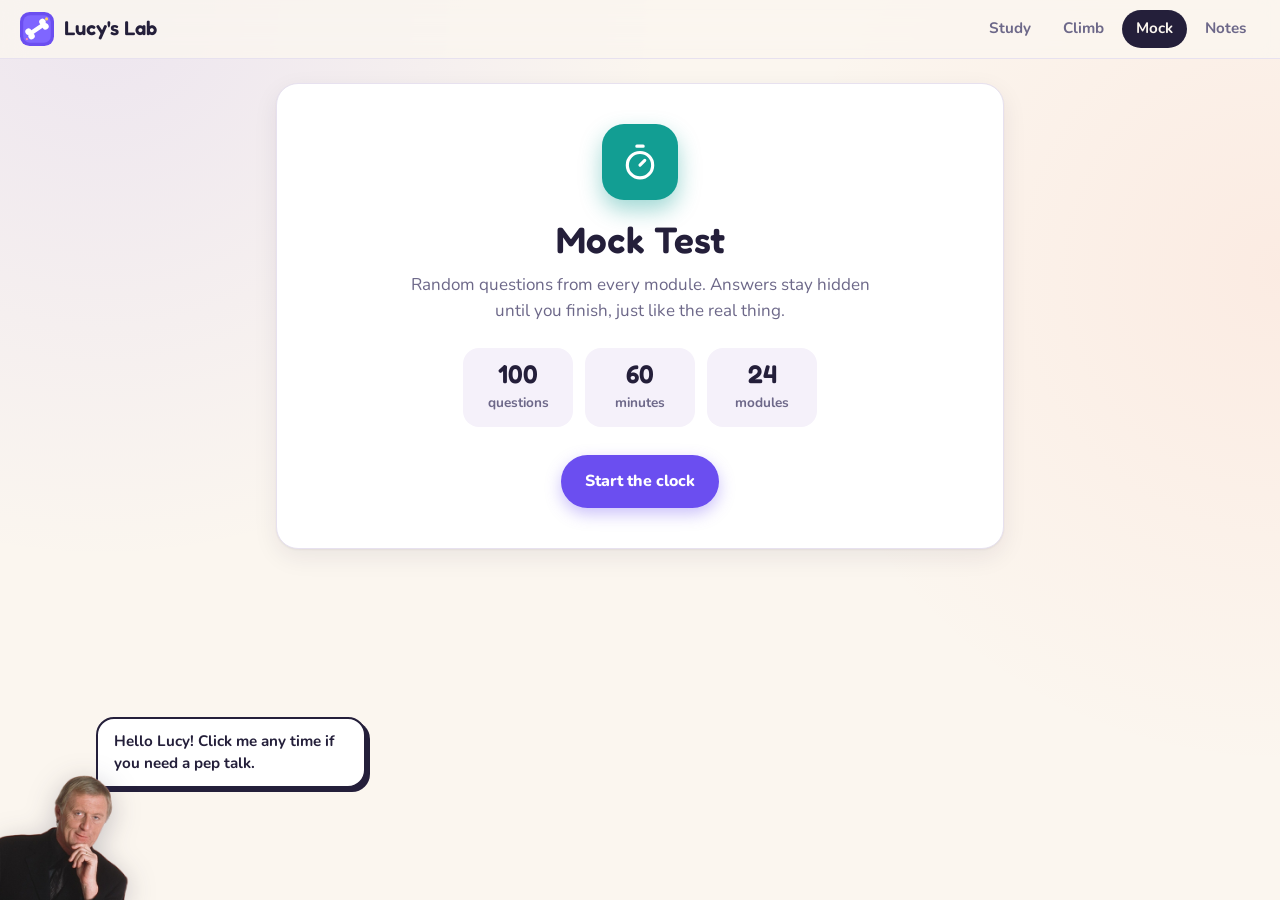
==== commit f5aad78a: "Add The Million Climb game mode 15-question prize ladder from £100 to £1,000,000 with safe points, w" ====
--- a/mock.html
+++ b/mock.html
@@ -15,7 +15,8 @@
     <a class="brand" href="index.html"><img class="logo" src="assets/img/logo.svg" alt=""><span>Lucy's Lab</span></a>
     <nav class="topnav" aria-label="Main">
       <a href="study.html">Study</a>
-      <a href="mock.html" aria-current="page">Mock test</a>
+      <a href="climb.html">Climb</a>
+      <a href="mock.html" aria-current="page">Mock</a>
       <a href="notes.html">Notes</a>
     </nav>
   </header>
--- a/assets/css/styles.css
+++ b/assets/css/styles.css
@@ -184,7 +184,7 @@
 .home-hero h1 { font-size: clamp(2.8rem, 9vw, 4.6rem); font-weight: 700; letter-spacing: -.01em; }
 .home-hero p { margin: 8px 0 0; color: var(--muted); font-size: 1.15rem; }
 
-.home-tiles { display: grid; grid-template-columns: repeat(3, 1fr); gap: 20px; width: 100%; }
+.home-tiles { display: grid; grid-template-columns: repeat(2, 1fr); gap: 20px; width: 100%; max-width: 820px; }
 @media (max-width: 820px) { .home-tiles { grid-template-columns: 1fr; max-width: 480px; } }
 
 .tile {
@@ -209,7 +209,9 @@
 .tile:active { transform: translateY(-2px) scale(.99); }
 .tile-study { --tile: var(--study); }
 .tile-mock { --tile: var(--mock); }
-.tile-notes { --tile: var(--notes); }
+.tile-notes { --tile: #2d8fe0; }
+.tile-climb { --tile: var(--gold); }
+.tile-climb .tile-icon { background: linear-gradient(180deg, #ffd84d, var(--gold)); color: #3a2a00; }
 
 .tile-icon {
   display: grid; place-items: center; width: 60px; height: 60px; border-radius: 18px; margin-bottom: 10px;
@@ -618,6 +620,144 @@
 .skeleton { height: 18px; border-radius: 8px; background: linear-gradient(90deg, var(--surface-2), var(--line), var(--surface-2)); background-size: 200% 100%; animation: shimmer 1.2s linear infinite; margin-bottom: 12px; }
 
 /* ==========================================================================
+   The Million Climb
+   ========================================================================== */
+
+:root { --gold: #e0a20a; --gold-ink: #8a5f00; --gold-soft: #fff4d1; }
+@media (prefers-color-scheme: dark) { :root { --gold: #f5bb2a; --gold-ink: #ffd36b; --gold-soft: #3a2e10; } }
+
+.btn-gold {
+  background: linear-gradient(180deg, #ffd84d, var(--gold)); color: #3a2a00;
+  box-shadow: 0 6px 16px color-mix(in srgb, var(--gold) 40%, transparent);
+}
+.btn-gold:hover { box-shadow: 0 8px 22px color-mix(in srgb, var(--gold) 55%, transparent); transform: translateY(-1px); }
+
+.climb-page { max-width: 1180px; }
+.climb-icon { background: linear-gradient(180deg, #ffd84d, var(--gold)); color: #3a2a00; box-shadow: 0 10px 22px color-mix(in srgb, var(--gold) 40%, transparent); }
+.climb-rules { text-align: left; max-width: 450px; margin: 0 auto 26px; padding-left: 20px; color: var(--muted); }
+.climb-rules li { margin-bottom: 4px; }
+.climb-rules b { color: var(--ink); }
+.climb-best { margin-top: 16px; font-weight: 800; color: var(--gold-ink); }
+
+.climb-layout { display: grid; grid-template-columns: 112px minmax(0, 1fr) 230px; gap: 24px; align-items: start; }
+
+/* Lifelines */
+.lifelines { position: sticky; top: 84px; display: flex; flex-direction: column; align-items: center; gap: 14px; }
+.lifeline {
+  display: flex; flex-direction: column; align-items: center; gap: 6px;
+  padding: 2px; border: none; background: none; cursor: pointer;
+}
+.ll-icon {
+  position: relative; display: grid; place-items: center; overflow: hidden;
+  width: 68px; height: 68px; border-radius: 50%;
+  background: var(--surface); border: 3px solid var(--gold); color: var(--gold-ink);
+  box-shadow: 0 6px 16px color-mix(in srgb, var(--gold) 30%, transparent);
+  transition: transform .2s cubic-bezier(.3, 1.6, .5, 1), opacity .2s;
+}
+.ll-icon .icon { width: 30px; height: 30px; }
+.ll-half { font-family: var(--font-display); font-size: 1.9rem; font-weight: 700; line-height: 1; }
+.ll-icon img { width: 100%; height: 100%; object-fit: cover; transform: scale(2); transform-origin: 63% 36%; }
+.ll-name { font-size: .8rem; font-weight: 800; text-align: center; line-height: 1.2; color: var(--ink); }
+.lifeline:hover:not(:disabled) .ll-icon { transform: translateY(-3px) scale(1.06); }
+.lifeline:disabled { cursor: not-allowed; }
+.lifeline:disabled:not(.used) .ll-icon { opacity: .6; }
+.lifeline.used .ll-icon > * { opacity: .3; }
+.lifeline.used .ll-name { color: var(--muted); text-decoration: line-through; }
+.lifeline.used .ll-icon::after {
+  content: ""; position: absolute; inset: 10px;
+  background:
+    linear-gradient(45deg, transparent 45%, var(--bad) 45%, var(--bad) 55%, transparent 55%),
+    linear-gradient(-45deg, transparent 45%, var(--bad) 45%, var(--bad) 55%, transparent 55%);
+}
+
+/* Question area */
+.climb-title { text-align: center; margin-bottom: 14px; }
+.climb-title h1 { font-size: 2.1rem; color: var(--gold-ink); }
+.climb-title h1.million { animation: pulse 1.4s ease-in-out infinite; }
+.option.is-locked { border-color: var(--gold); background: var(--gold-soft); animation: lockPulse .8s ease-in-out infinite; }
+.option.is-locked .letter { background: var(--gold); color: #3a2a00; }
+.option.is-removed { opacity: .15; pointer-events: none; }
+.climb-actions { display: flex; justify-content: space-between; gap: 10px; flex-wrap: wrap; margin-top: 20px; }
+
+/* Poll the class */
+.poll { margin-top: 18px; padding: 14px 16px 12px; border-radius: var(--radius-sm); background: var(--surface-2); animation: fadeUp .3s ease; }
+.poll .eyebrow { display: block; text-align: center; margin-bottom: 8px; }
+.poll-bars { display: flex; justify-content: center; align-items: stretch; gap: 16px; height: 170px; }
+.poll-col { display: flex; flex-direction: column; align-items: center; gap: 6px; width: 54px; }
+.poll-col.off { opacity: .3; }
+.poll-pct { font-weight: 800; font-size: .9rem; min-height: 1.2em; }
+.poll-track { flex: 1; width: 100%; display: flex; align-items: flex-end; border-radius: 10px; background: var(--line); overflow: hidden; }
+.poll-fill { width: 100%; height: 0; border-radius: 10px 10px 0 0; background: linear-gradient(180deg, #ffd84d, var(--gold)); transition: height 1.3s cubic-bezier(.2, .8, .3, 1); }
+.poll-letter { font-family: var(--font-display); font-weight: 600; }
+
+/* Ladder */
+.ladder {
+  position: sticky; top: 84px; padding: 10px;
+  background: var(--surface); border: 1px solid var(--line); border-radius: var(--radius); box-shadow: var(--shadow);
+}
+.ladder-list { list-style: none; margin: 0; padding: 0; display: flex; flex-direction: column; gap: 2px; }
+.rung {
+  display: flex; justify-content: space-between; gap: 10px; padding: 5px 12px; border-radius: 10px;
+  font-weight: 700; font-size: .92rem; color: var(--muted); font-variant-numeric: tabular-nums;
+  transition: background .3s, color .3s, transform .3s;
+}
+.rung-num { opacity: .7; min-width: 1.6em; }
+.rung.safe { color: var(--gold-ink); font-weight: 800; }
+.rung.safe .rung-prize::before { content: "★ "; font-size: .8em; }
+.rung.top { font-family: var(--font-display); font-size: 1.05rem; color: var(--ink); }
+.rung.done { color: var(--good); }
+.rung.current { background: linear-gradient(90deg, #ffd84d, var(--gold)); color: #3a2a00; transform: scale(1.04); box-shadow: 0 4px 12px color-mix(in srgb, var(--gold) 35%, transparent); }
+.rung.rung-win { animation: rungWin .8s ease; }
+
+/* Compact ladder for phones */
+.climb-strip { display: none; flex-direction: column; gap: 6px; margin-bottom: 14px; }
+.strip-dots { display: flex; gap: 3px; }
+.strip-dot { flex: 1; height: 8px; border-radius: 999px; background: var(--line); }
+.strip-dot.safe { box-shadow: inset 0 0 0 2px var(--gold); }
+.strip-dot.done { background: var(--good); box-shadow: none; }
+.strip-dot.current { background: var(--gold); box-shadow: none; }
+.strip-text { font-size: .85rem; font-weight: 800; color: var(--muted); text-align: center; }
+
+@media (max-width: 900px) {
+  .climb-layout { grid-template-columns: 1fr; gap: 14px; }
+  .lifelines { position: static; flex-direction: row; justify-content: center; gap: 22px; }
+  .lifelines > .eyebrow { display: none; }
+  .ll-icon { width: 56px; height: 56px; }
+  .ladder { display: none; }
+  .climb-strip { display: flex; }
+  .climb-title h1 { font-size: 1.7rem; }
+}
+
+/* Winning the million */
+.win {
+  position: fixed; inset: 0; z-index: 35; /* below Chris (40) and the confetti (50) */
+  display: grid; place-items: center; padding: 24px; overflow: hidden; text-align: center; color: #fff;
+  background: radial-gradient(circle at 50% 45%, #4a3592 0%, #1d1538 55%, #0f0a20 100%);
+}
+.win.show { animation: winIn .6s ease; }
+.win-rays {
+  position: absolute; inset: -50%;
+  background: repeating-conic-gradient(from 0deg, rgba(255, 216, 77, .14) 0deg 9deg, transparent 9deg 18deg);
+  -webkit-mask-image: radial-gradient(circle, #000 0%, transparent 55%);
+  mask-image: radial-gradient(circle, #000 0%, transparent 55%);
+  animation: spin 40s linear infinite;
+}
+.win-content { position: relative; max-width: 720px; }
+.win-eyebrow { font-weight: 800; letter-spacing: .12em; text-transform: uppercase; color: #ffd84d; }
+.win-amount {
+  margin: 12px 0 8px; font-family: var(--font-display); font-weight: 700; line-height: 1;
+  font-size: clamp(3.2rem, 14vw, 8.5rem); font-variant-numeric: tabular-nums;
+  background: linear-gradient(180deg, #fffbe8 10%, #ffd84d 50%, #e39b12 90%);
+  -webkit-background-clip: text; background-clip: text; color: transparent;
+  filter: drop-shadow(0 8px 30px rgba(255, 200, 60, .45));
+  animation: winPop 1s cubic-bezier(.2, 1.4, .4, 1) .2s both;
+}
+.win-sub { margin: 0; font-size: 1.2rem; color: rgba(255, 255, 255, .85); }
+.win-actions { display: flex; justify-content: center; gap: 10px; flex-wrap: wrap; margin-top: 28px; }
+.win-btn-ghost { background: transparent; color: #fff; border-color: rgba(255, 255, 255, .4); }
+.win-btn-ghost:hover { border-color: #fff; }
+
+/* ==========================================================================
    Chris (quiz-host mascot)
    ========================================================================== */
 
@@ -693,6 +833,11 @@
 @keyframes toastIn { 0% { opacity: 0; transform: translate(-50%, 16px); } 10%, 85% { opacity: 1; transform: translate(-50%, 0); } 100% { opacity: 0; transform: translate(-50%, 8px); } }
 @keyframes pulse { 0%, 100% { transform: scale(1); } 50% { transform: scale(1.05); } }
 @keyframes shimmer { to { background-position: -200% 0; } }
+@keyframes lockPulse { 0%, 100% { box-shadow: 0 0 0 0 color-mix(in srgb, var(--gold) 50%, transparent); } 50% { box-shadow: 0 0 0 6px color-mix(in srgb, var(--gold) 0%, transparent); } }
+@keyframes rungWin { 0% { transform: scale(1); } 40% { transform: scale(1.12); background: var(--good-soft); } 100% { transform: scale(1); } }
+@keyframes winIn { from { opacity: 0; } to { opacity: 1; } }
+@keyframes winPop { from { opacity: 0; transform: scale(.4); } to { opacity: 1; transform: none; } }
+@keyframes spin { to { transform: rotate(360deg); } }
 @keyframes chrisIn { from { transform: translateY(110%); } to { transform: none; } }
 @keyframes chrisTalk { 0%, 100% { transform: rotate(0); } 25% { transform: rotate(-3deg) translateY(-3px); } 75% { transform: rotate(2deg); } }
 @keyframes bubbleIn { from { opacity: 0; transform: scale(.6) translateY(10px); } to { opacity: 1; transform: none; } }
